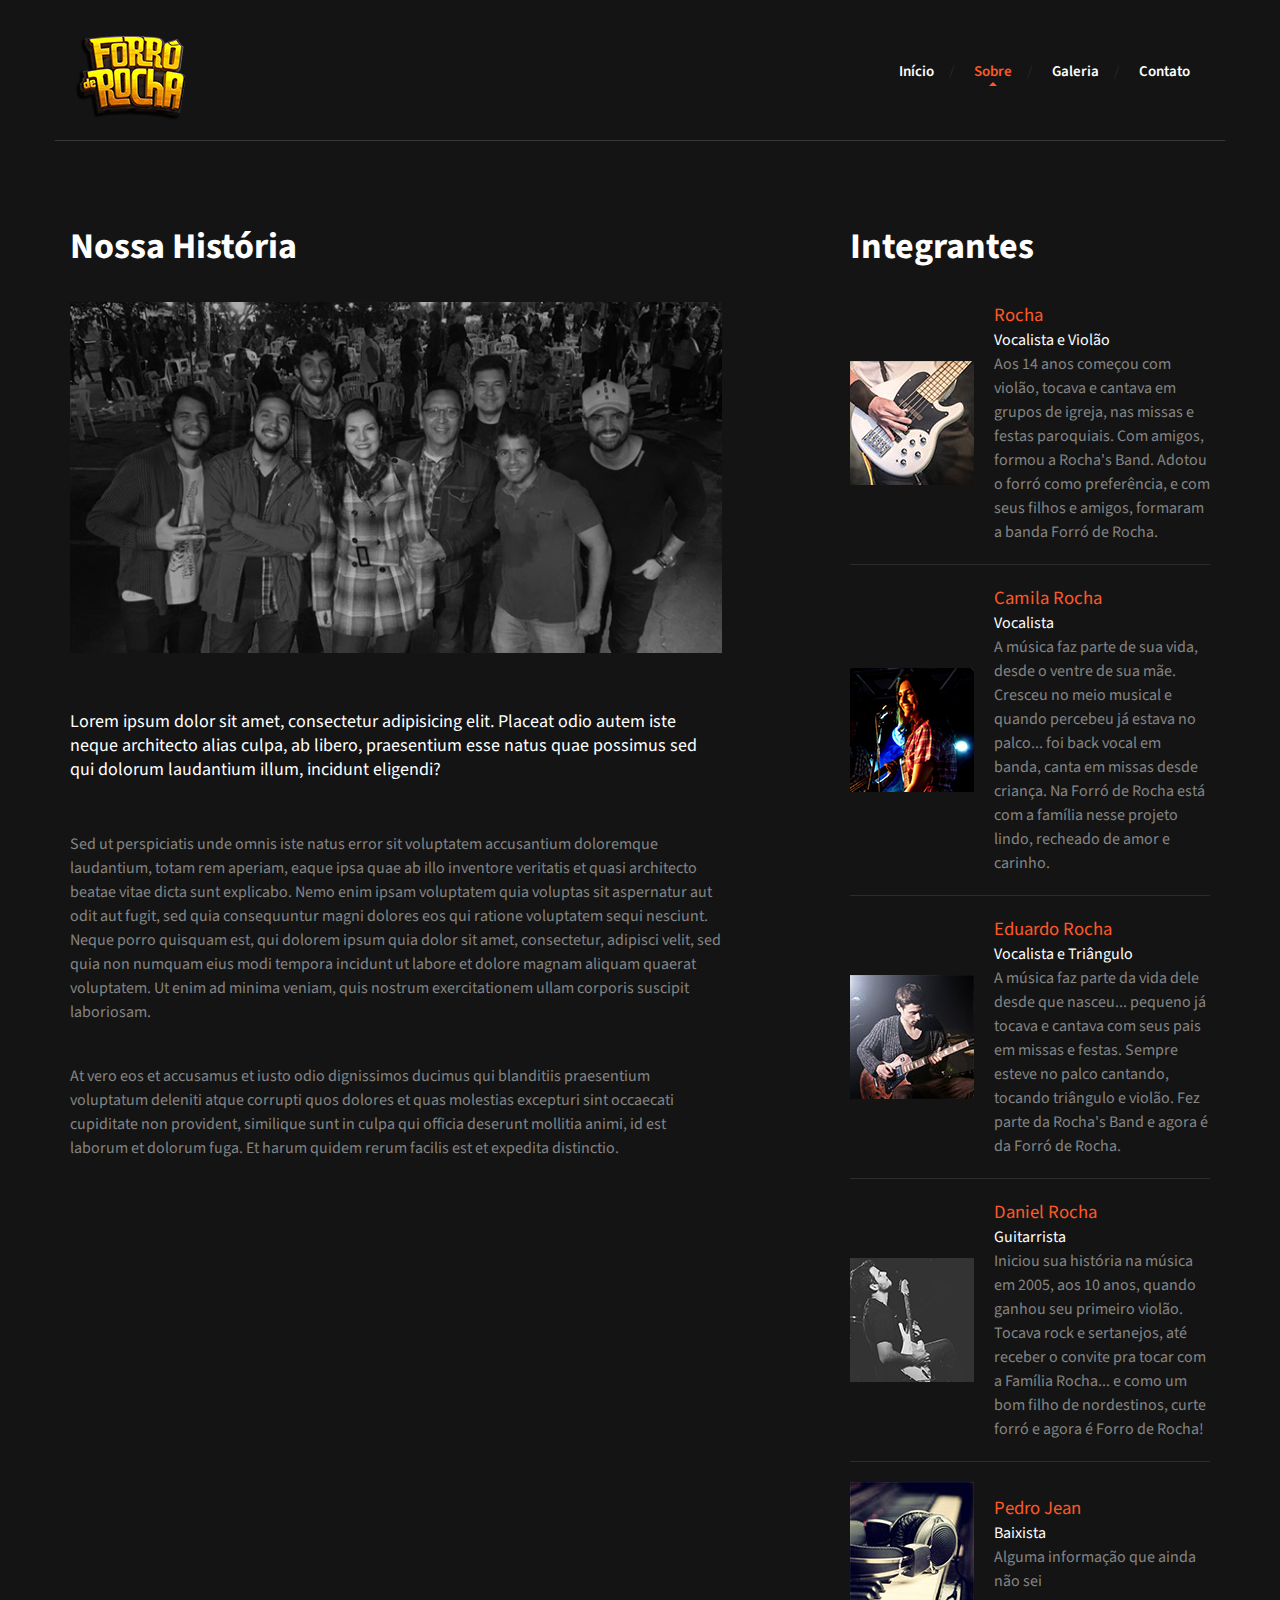
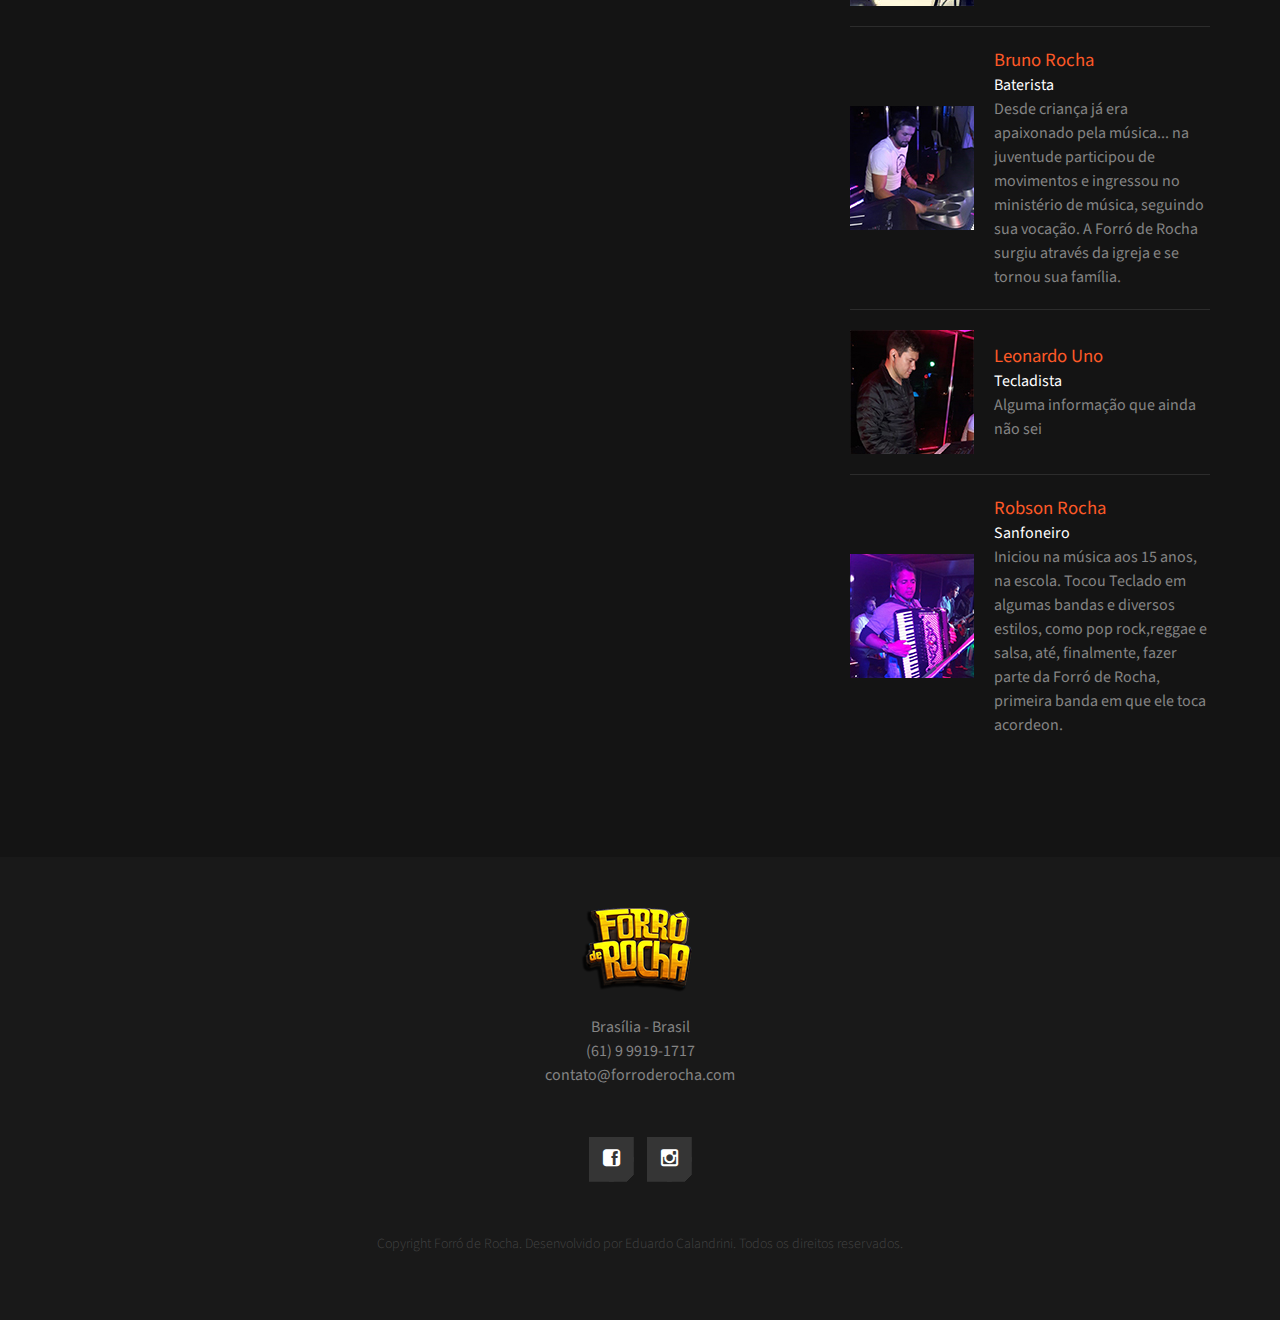
==== about.html @ 8a2d4710 "Corrige impessoalidade na biografia" ====
<!DOCTYPE html>
<html lang="pt">
<head>
    <meta charset="UTF-8">
    <meta http-equiv="X-UA-Compatible" content="IE=edge">
    <meta name="viewport" content="width=device-width, initial-scale=1.0,maximum-scale=1">

    <title>Sobre| Forró de Rocha</title>
    <link rel="shortcut icon" type="image/png" href="favicon.png"/>

    <!-- Loading third party fonts -->
    <link href="https://fonts.googleapis.com/css?family=Source+Sans+Pro:300,400,600,700,900" rel="stylesheet" type="text/css">
    <link href="fonts/font-awesome.min.css" rel="stylesheet" type="text/css">
    <!-- Loading main css file -->
    <link rel="stylesheet" href="style.css">

    <!--[if lt IE 9]>
    <script src="js/ie-support/html5.js"></script>
    <script src="js/ie-support/respond.js"></script>
    <![endif]-->

</head>

<body>

<div id="site-content">
    <header class="site-header">
        <div class="container">
            <a href="index.html" id="branding">
                <img src="dummy/logo.png" alt="Site Title">
            </a> <!-- #branding -->

            <nav class="main-navigation">
                <button type="button" class="toggle-menu"><i class="fa fa-bars"></i></button>
                <ul class="menu">
                    <li class="menu-item"><a href="index.html">Início</a></li>
                    <li class="menu-item current-menu-item"><a href="about.html">Sobre</a></li>
                    <li class="menu-item"><a href="gallery.html">Galeria</a></li>
                    <li class="menu-item"><a href="contact.html">Contato</a></li>
                </ul> <!-- .menu -->
            </nav> <!-- .main-navigation -->
            <div class="mobile-menu"></div>
        </div>
    </header> <!-- .site-header -->

    <main class="main-content">
        <div class="fullwidth-block inner-content">
            <div class="container">
                <div class="row">
                    <div class="col-md-7">
                        <div class="content">
                            <h2 class="entry-title">Nossa História</h2>
                            <figure class="featured-image">
                                <img src="dummy/post-image.jpg" alt="post image">
                            </figure>
                            <p class="leading">Lorem ipsum dolor sit amet, consectetur adipisicing elit. Placeat odio autem iste neque architecto alias culpa, ab libero, praesentium esse natus quae possimus sed qui dolorum laudantium illum, incidunt eligendi?</p>
                            <p>Sed ut perspiciatis unde omnis iste natus error sit voluptatem accusantium doloremque laudantium, totam rem aperiam, eaque ipsa quae ab illo inventore veritatis et quasi architecto beatae vitae dicta sunt explicabo. Nemo enim ipsam voluptatem quia voluptas sit aspernatur aut odit aut fugit, sed quia consequuntur magni dolores eos qui ratione voluptatem sequi nesciunt. Neque porro quisquam est, qui dolorem ipsum quia dolor sit amet, consectetur, adipisci velit, sed quia non numquam eius modi tempora incidunt ut labore et dolore magnam aliquam quaerat voluptatem. Ut enim ad minima veniam, quis nostrum exercitationem ullam corporis suscipit laboriosam.</p>

                            <p>At vero eos et accusamus et iusto odio dignissimos ducimus qui blanditiis praesentium voluptatum deleniti atque corrupti quos dolores et quas molestias excepturi sint occaecati cupiditate non provident, similique sunt in culpa qui officia deserunt mollitia animi, id est laborum et dolorum fuga. Et harum quidem rerum facilis est et expedita distinctio.</p>
                        </div>
                    </div>
                    <div class="col-md-4 col-md-push-1">
                        <aside class="sidebar">
                            <div class="widget">
                                <h3 class="widget-title">Integrantes</h3>
                                <ul class="discography-list">
                                    <li>
                                        <figure class="cover"><img src="dummy/thumbnail-1.jpg" alt="thumbnail 1"></figure>
                                        <div class="detail">
                                            <h3><a href="#">Rocha</a></h3>
                                            <span class="year">Vocalista e Violão</span>
                                            <span class="track">Aos 14 anos começou com violão, tocava e cantava em grupos de igreja, nas missas e festas paroquiais. Com amigos, formou a Rocha's Band. Adotou o forró como  preferência, e com seus filhos e amigos,  formaram a banda Forró de Rocha.</span>
                                        </div>
                                    </li>
                                    <li>
                                        <figure class="cover"><img src="dummy/thumbnail-2.jpg" alt="thumbnail 2"></figure>
                                        <div class="detail">
                                            <h3><a href="#">Camila Rocha</a></h3>
                                            <span class="year">Vocalista</span>
                                            <span class="track">A música faz parte de sua vida, desde o ventre de sua mãe. Cresceu no meio musical e quando percebeu já estava no palco... foi back vocal em banda, canta em missas desde criança. Na Forró de Rocha está com a família nesse projeto lindo, recheado de amor e carinho.</span>
                                        </div>
                                    </li>
                                    <li>
                                        <figure class="cover"><img src="dummy/thumbnail-3.jpg" alt="thumbnail 3"></figure>
                                        <div class="detail">
                                            <h3><a href="#">Eduardo Rocha</a></h3>
                                            <span class="year">Vocalista e Triângulo</span>
                                            <span class="track">A música faz parte da vida dele desde que nasceu... pequeno já tocava e cantava com seus pais em missas e festas. Sempre esteve no palco cantando, tocando triângulo e  violão. Fez parte da Rocha's Band e agora é  da Forró de Rocha.</span>
                                        </div>
                                    </li>
                                    <li>
                                        <figure class="cover"><img src="dummy/thumbnail-4.jpg" alt="thumbnail 4"></figure>
                                        <div class="detail">
                                            <h3><a href="#">Daniel Rocha</a></h3>
                                            <span class="year">Guitarrista</span>
                                            <span class="track">Iniciou sua história na música em 2005, aos 10 anos, quando ganhou seu primeiro violão. Tocava rock e sertanejos, até  receber o convite pra tocar com a Família Rocha... e como um bom filho de nordestinos, curte forró e agora é Forro de Rocha!</span>
                                        </div>
                                    </li>
                                    <li>
                                        <figure class="cover"><img src="dummy/thumbnail-5.jpg" alt="thumbnail 5"></figure>
                                        <div class="detail">
                                            <h3><a href="#">Pedro Jean</a></h3>
                                            <span class="year">Baixista</span>
                                            <span class="track">Alguma informação que ainda não sei</span>
                                        </div>
                                    </li>
                                    <li>
                                        <figure class="cover"><img src="dummy/thumbnail-6.jpg" alt="thumbnail 6"></figure>
                                        <div class="detail">
                                            <h3><a href="#">Bruno Rocha</a></h3>
                                            <span class="year">Baterista</span>
                                            <span class="track">Desde criança já era apaixonado pela música...  na juventude participou de movimentos e ingressou no ministério de música, seguindo sua vocação. A Forró de Rocha surgiu através da igreja e se tornou sua família.</span>
                                        </div>
                                    </li>
                                    <li>
                                        <figure class="cover"><img src="dummy/thumbnail-7.jpg" alt="thumbnail 7"></figure>
                                        <div class="detail">
                                            <h3><a href="#">Leonardo Uno</a></h3>
                                            <span class="year">Tecladista</span>
                                            <span class="track">Alguma informação que ainda não sei</span>
                                        </div>
                                    </li>
                                    <li>
                                        <figure class="cover"><img src="dummy/thumbnail-8.jpg" alt="thumbnail 8"></figure>
                                        <div class="detail">
                                            <h3><a href="#">Robson Rocha</a></h3>
                                            <span class="year">Sanfoneiro</span>
                                            <span class="track">Iniciou na música aos 15 anos, na escola. Tocou Teclado em algumas bandas e diversos estilos, como pop rock,reggae e salsa, até, finalmente, fazer parte da Forró de Rocha, primeira banda em que ele toca acordeon.</span>
                                        </div>
                                    </li>
                                </ul>
                            </div>
                        </aside>
                    </div>
                </div>
            </div>
        </div> <!-- .testimonial-section -->


    </main> <!-- .main-content -->

    <footer class="site-footer">
        <div class="container">
            <img src="dummy/logo.png" alt="Site Name">

            <address>
                <p>Brasília - Brasil<br><a href="tel:+5561999191717">(61) 9 9919-1717</a> <br> <a href="mailto:contato@forroderocha.com">contato@forroderocha.com</a></p>
            </address>

            <div class="social-links">
                <a href="https://www.facebook.com/forroderocha/" target="_blank"><i class="fa fa-facebook-square"></i></a>
                <a href="https://www.instagram.com/forroderocha/" target="_blank"><i class="fa fa-instagram"></i></a>
            </div> <!-- .social-links -->

            <p class="copy">Copyright Forró de Rocha. Desenvolvido por Eduardo Calandrini. Todos os direitos reservados.</p>
        </div>
    </footer> <!-- .site-footer -->

</div> <!-- #site-content -->

<script src="js/jquery-1.11.1.min.js"></script>
<script src="js/plugins.js"></script>
<script src="js/app.js"></script>

</body>

</html>
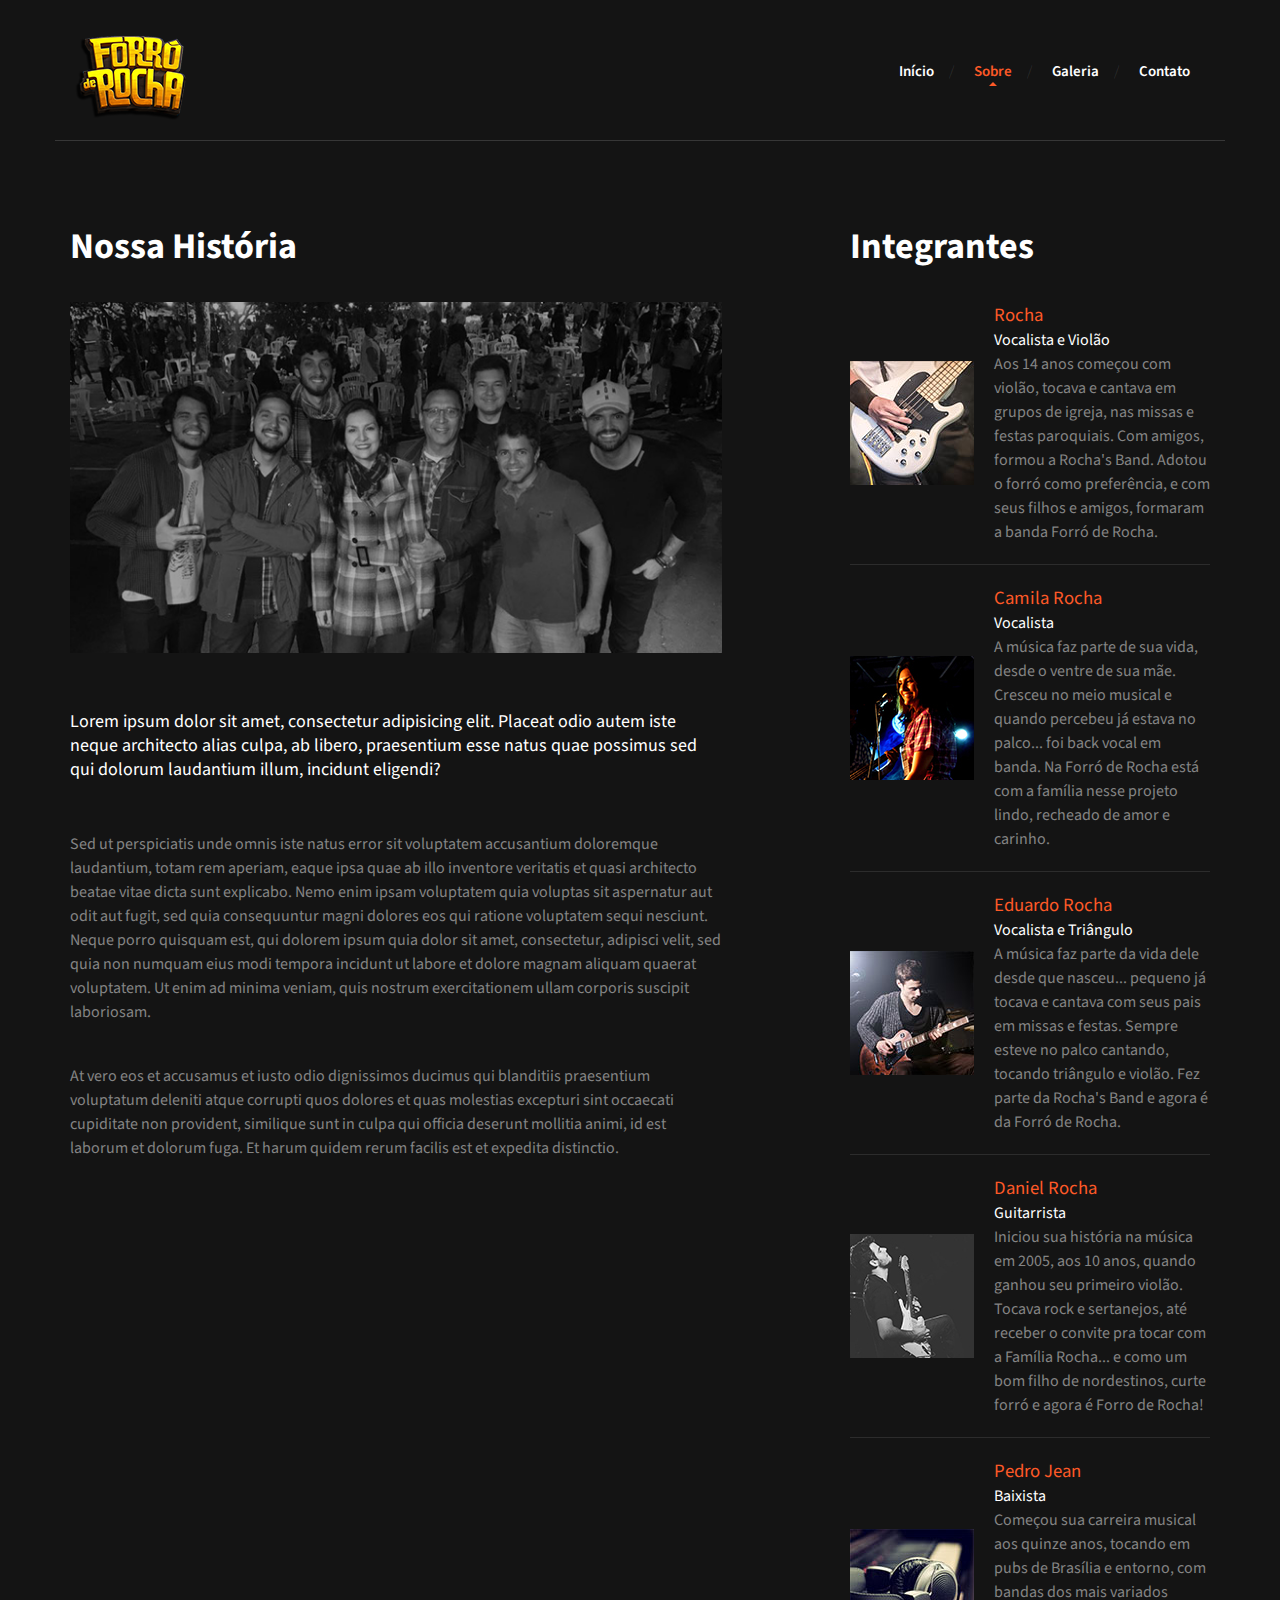
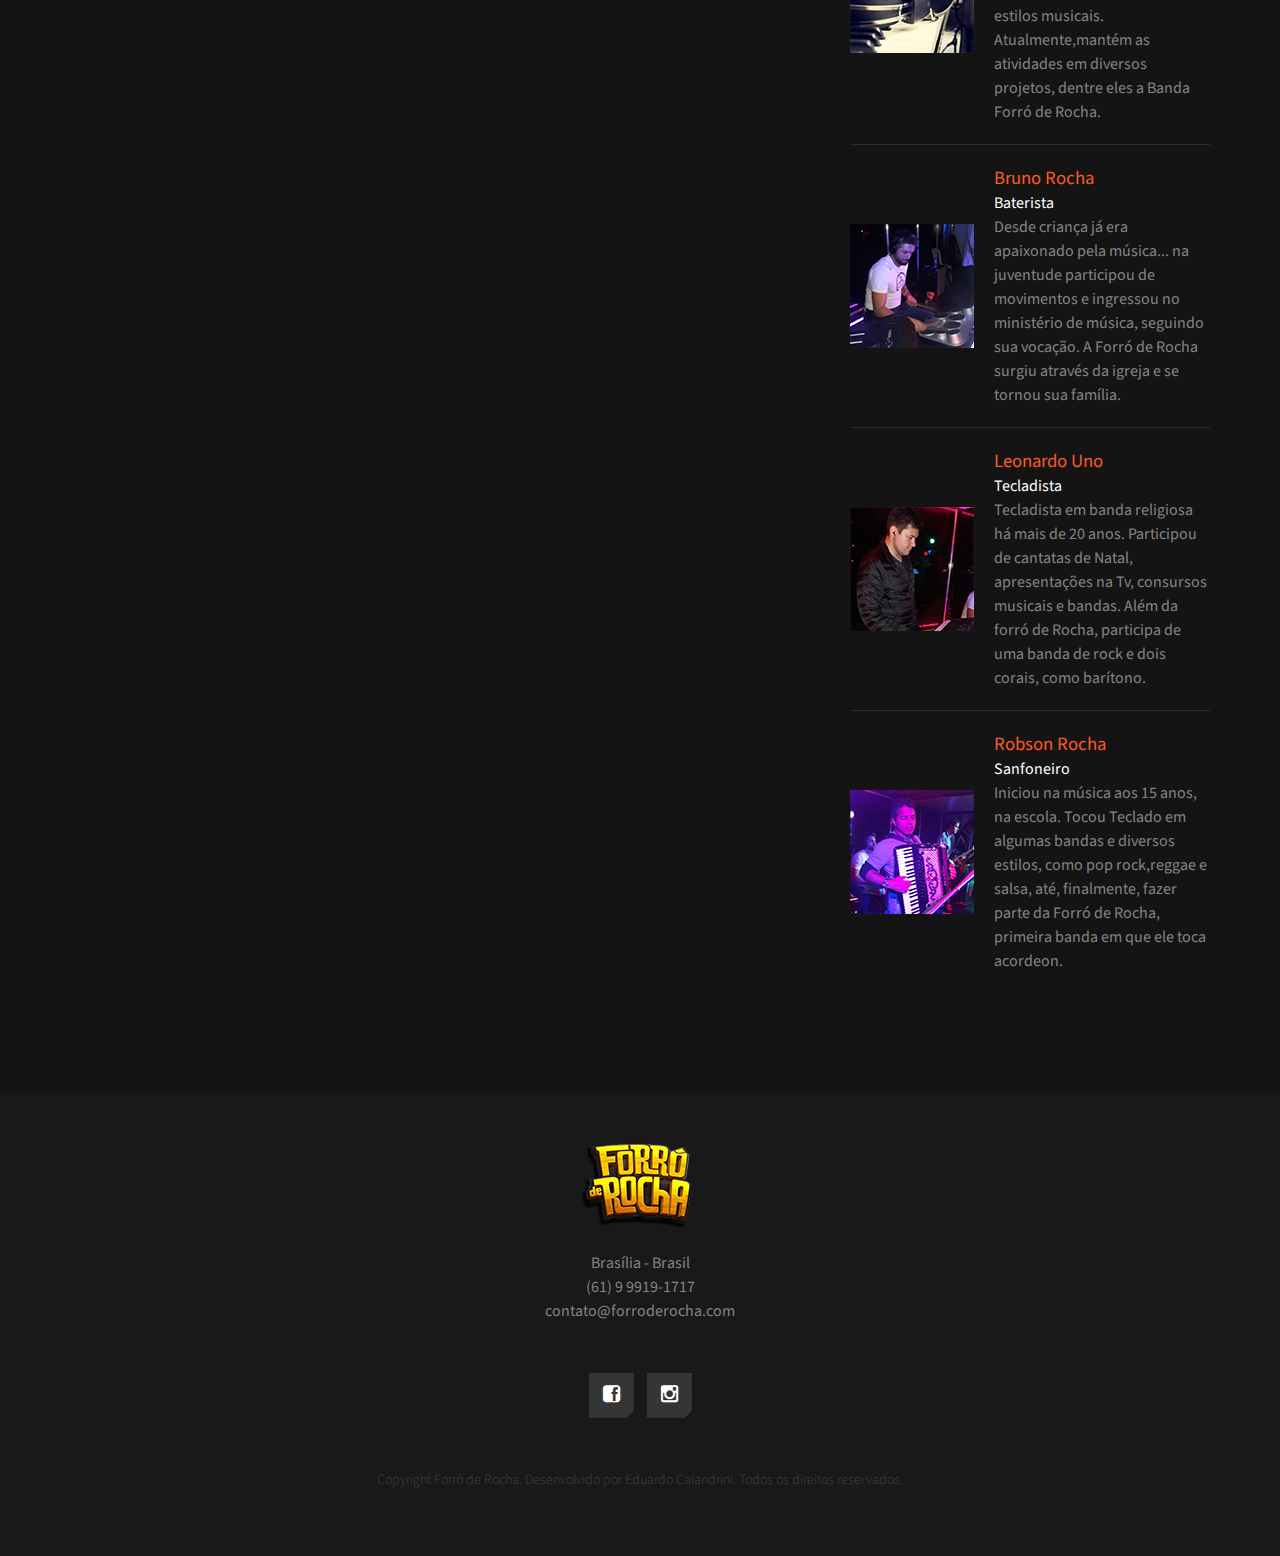
==== commit b586ad8c: "Adicionando Biografia" ====
--- a/about.html
+++ b/about.html
@@ -77,7 +77,7 @@
                                         <div class="detail">
                                             <h3><a href="#">Camila Rocha</a></h3>
                                             <span class="year">Vocalista</span>
-                                            <span class="track">A música faz parte de sua vida, desde o ventre de sua mãe. Cresceu no meio musical e quando percebeu já estava no palco... foi back vocal em banda, canta em missas desde criança. Na Forró de Rocha está com a família nesse projeto lindo, recheado de amor e carinho.</span>
+                                            <span class="track">A música faz parte de sua vida, desde o ventre de sua mãe. Cresceu no meio musical e quando percebeu já estava no palco... foi back vocal em banda. Na Forró de Rocha está com a família nesse projeto lindo, recheado de amor e carinho.</span>
                                         </div>
                                     </li>
                                     <li>
@@ -101,7 +101,7 @@
                                         <div class="detail">
                                             <h3><a href="#">Pedro Jean</a></h3>
                                             <span class="year">Baixista</span>
-                                            <span class="track">Alguma informação que ainda não sei</span>
+                                            <span class="track">Começou sua carreira musical aos quinze anos, tocando em pubs de Brasília e entorno, com bandas dos mais variados estilos musicais. Atualmente,mantém as atividades em diversos projetos, dentre eles a Banda Forró de Rocha.</span>
                                         </div>
                                     </li>
                                     <li>
@@ -117,7 +117,7 @@
                                         <div class="detail">
                                             <h3><a href="#">Leonardo Uno</a></h3>
                                             <span class="year">Tecladista</span>
-                                            <span class="track">Alguma informação que ainda não sei</span>
+                                            <span class="track">Tecladista em banda religiosa há mais de 20 anos. Participou de  cantatas de Natal, apresentações na Tv, consursos musicais e bandas. Além da forró de Rocha, participa de uma banda de rock e dois corais, como barítono.</span>
                                         </div>
                                     </li>
                                     <li>
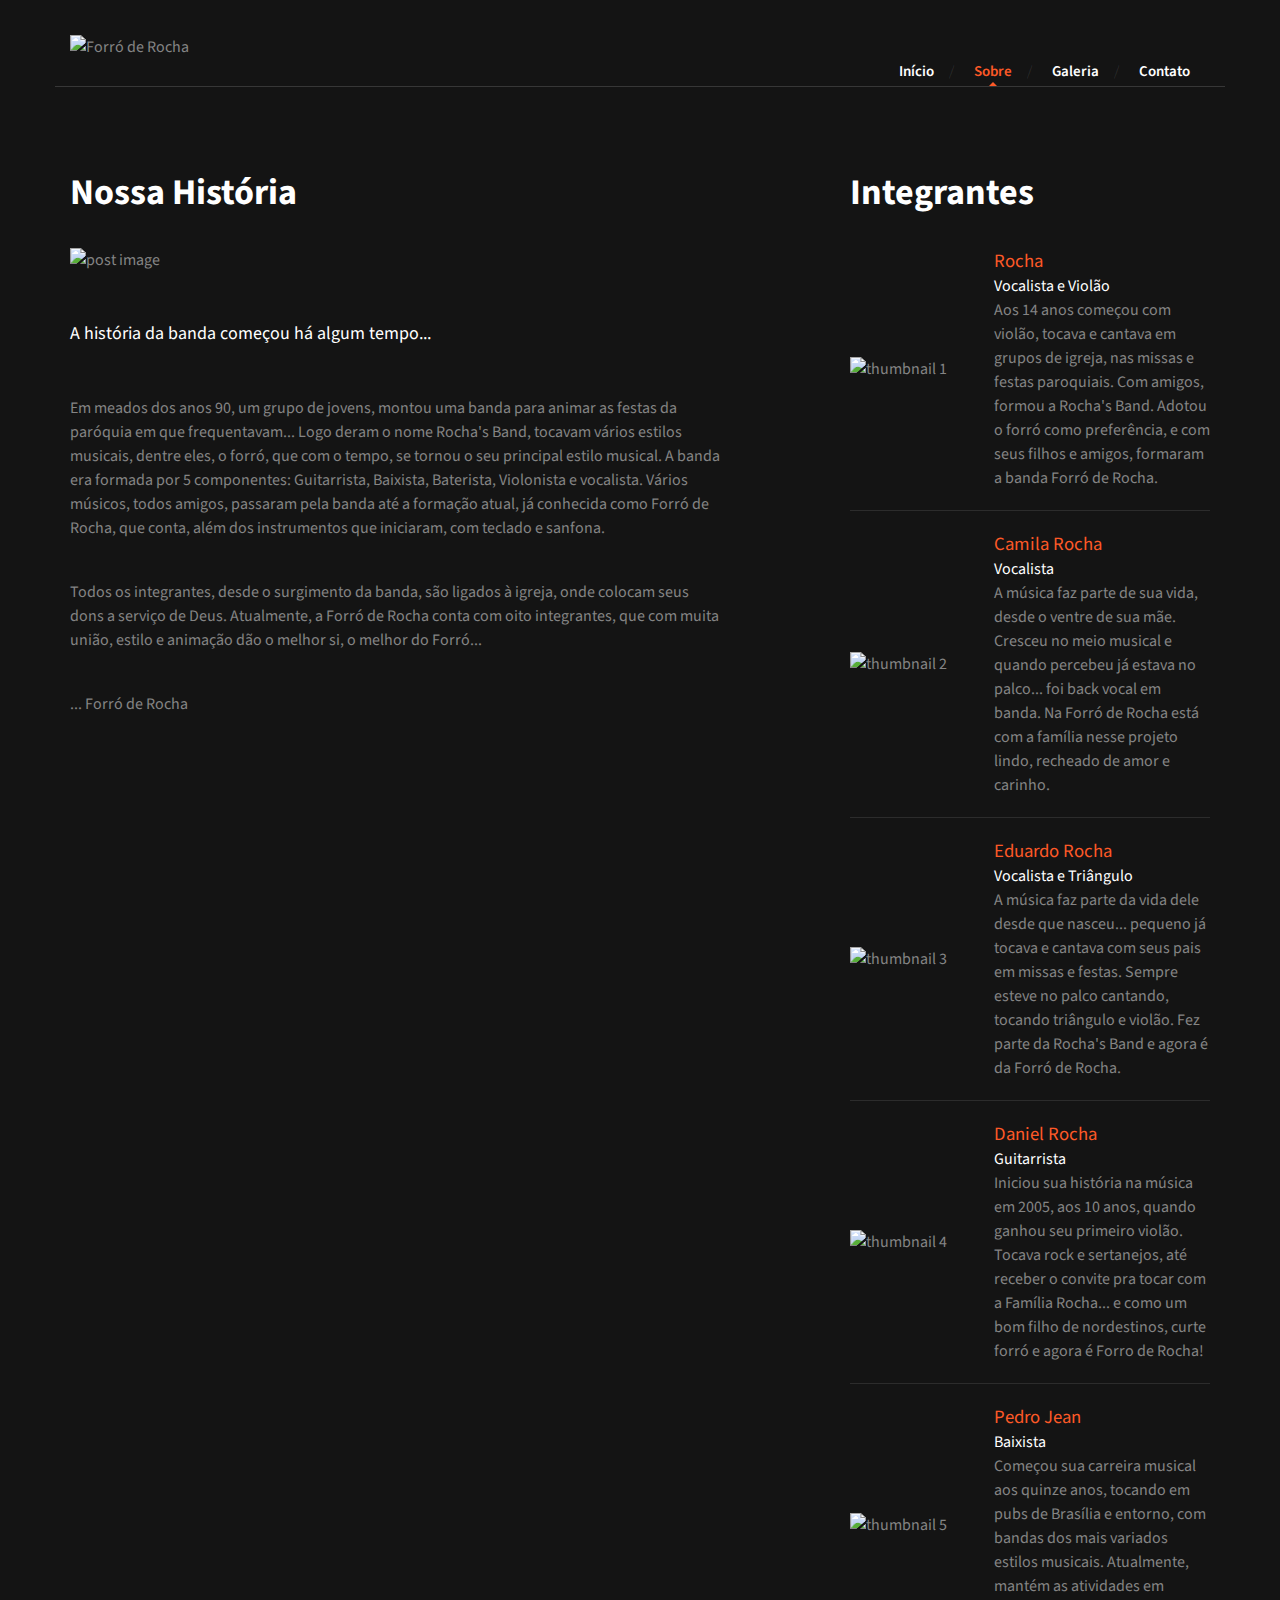
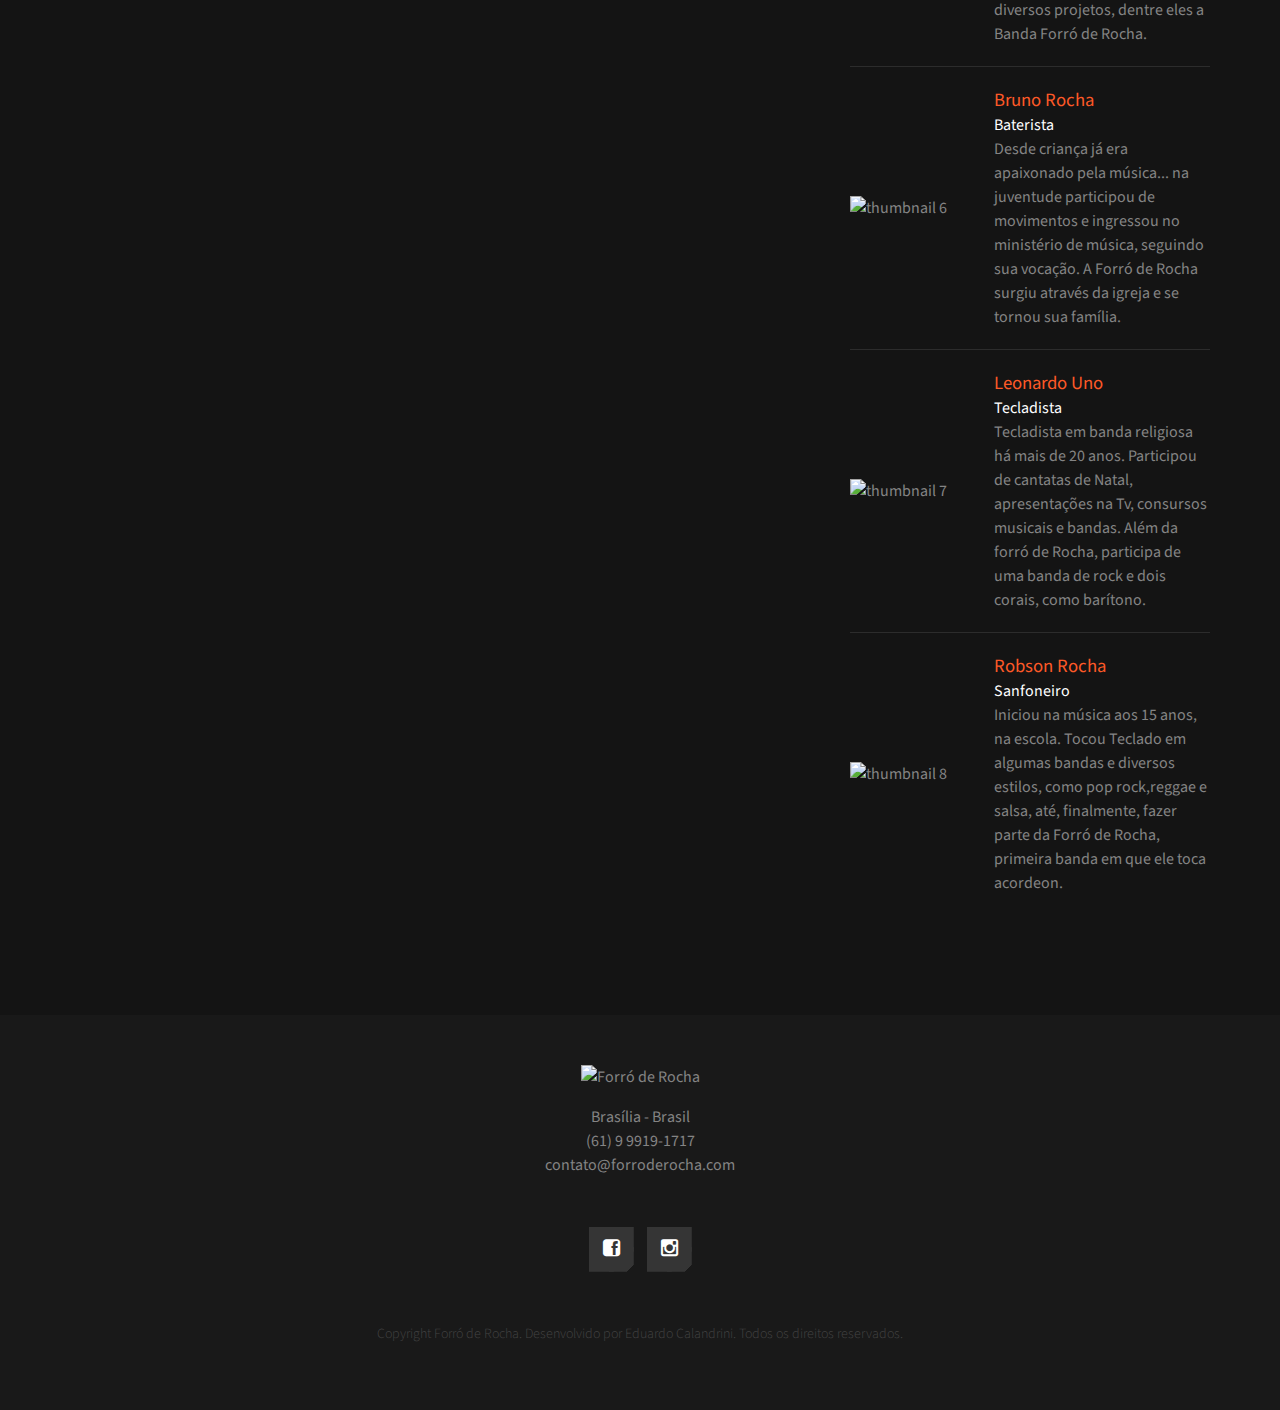
==== commit 6050f584: "Muitas Mudanças" ====
--- a/about.html
+++ b/about.html
@@ -1,11 +1,21 @@
 <!DOCTYPE html>
 <html lang="pt">
 <head>
+    <!-- Global site tag (gtag.js) - Google Analytics -->
+    <script async src="https://www.googletagmanager.com/gtag/js?id=UA-76503004-5"></script>
+    <script>
+        window.dataLayer = window.dataLayer || [];
+        function gtag(){dataLayer.push(arguments);}
+        gtag('js', new Date());
+
+        gtag('config', 'UA-76503004-5');
+    </script>
+
     <meta charset="UTF-8">
     <meta http-equiv="X-UA-Compatible" content="IE=edge">
     <meta name="viewport" content="width=device-width, initial-scale=1.0,maximum-scale=1">
 
-    <title>Sobre| Forró de Rocha</title>
+    <title>Sobre | Forró de Rocha</title>
     <link rel="shortcut icon" type="image/png" href="favicon.png"/>
 
     <!-- Loading third party fonts -->
@@ -27,7 +37,7 @@
     <header class="site-header">
         <div class="container">
             <a href="index.html" id="branding">
-                <img src="dummy/logo.png" alt="Site Title">
+                <img width="128px" src="https://firebasestorage.googleapis.com/v0/b/forro-de-rocha.appspot.com/o/WEB%2Flogo_header.png?alt=media&token=2b2c912f-73ec-404b-ae53-27e723849c58" alt="Forró de Rocha">
             </a> <!-- #branding -->
 
             <nav class="main-navigation">
@@ -51,12 +61,14 @@
                         <div class="content">
                             <h2 class="entry-title">Nossa História</h2>
                             <figure class="featured-image">
-                                <img src="dummy/post-image.jpg" alt="post image">
+                                <img src="https://firebasestorage.googleapis.com/v0/b/forro-de-rocha.appspot.com/o/WEB%2Fabout%2Fbanda.jpg?alt=media&token=d99c6360-1a0a-41d6-b92d-5a5d67d8d047" alt="post image">
                             </figure>
-                            <p class="leading">Lorem ipsum dolor sit amet, consectetur adipisicing elit. Placeat odio autem iste neque architecto alias culpa, ab libero, praesentium esse natus quae possimus sed qui dolorum laudantium illum, incidunt eligendi?</p>
-                            <p>Sed ut perspiciatis unde omnis iste natus error sit voluptatem accusantium doloremque laudantium, totam rem aperiam, eaque ipsa quae ab illo inventore veritatis et quasi architecto beatae vitae dicta sunt explicabo. Nemo enim ipsam voluptatem quia voluptas sit aspernatur aut odit aut fugit, sed quia consequuntur magni dolores eos qui ratione voluptatem sequi nesciunt. Neque porro quisquam est, qui dolorem ipsum quia dolor sit amet, consectetur, adipisci velit, sed quia non numquam eius modi tempora incidunt ut labore et dolore magnam aliquam quaerat voluptatem. Ut enim ad minima veniam, quis nostrum exercitationem ullam corporis suscipit laboriosam.</p>
+                            <p class="leading">A história da banda começou há algum tempo...</p>
+                            <p>Em meados dos anos 90, um grupo de jovens, montou uma banda para animar as festas da paróquia em que frequentavam...  Logo deram o nome Rocha's Band, tocavam vários estilos musicais, dentre eles, o forró, que com o tempo,  se tornou o seu principal estilo musical. A  banda era formada por 5 componentes: Guitarrista,  Baixista,  Baterista, Violonista e vocalista. Vários músicos, todos amigos, passaram pela banda até a formação atual, já conhecida como Forró de Rocha, que conta, além dos instrumentos que iniciaram, com teclado e sanfona. </p>
 
-                            <p>At vero eos et accusamus et iusto odio dignissimos ducimus qui blanditiis praesentium voluptatum deleniti atque corrupti quos dolores et quas molestias excepturi sint occaecati cupiditate non provident, similique sunt in culpa qui officia deserunt mollitia animi, id est laborum et dolorum fuga. Et harum quidem rerum facilis est et expedita distinctio.</p>
+                            <p>Todos os integrantes, desde o surgimento da banda, são ligados à igreja, onde colocam seus dons a serviço de Deus. Atualmente, a Forró de Rocha conta com oito integrantes, que com muita união, estilo e animação dão o melhor si, o melhor do Forró...</p>
+
+                            <p>... Forró de Rocha</p>
                         </div>
                     </div>
                     <div class="col-md-4 col-md-push-1">
@@ -65,7 +77,7 @@
                                 <h3 class="widget-title">Integrantes</h3>
                                 <ul class="discography-list">
                                     <li>
-                                        <figure class="cover"><img src="dummy/thumbnail-1.jpg" alt="thumbnail 1"></figure>
+                                        <figure class="cover"><img src="https://firebasestorage.googleapis.com/v0/b/forro-de-rocha.appspot.com/o/WEB%2Fabout%2Frocha.jpg?alt=media&token=05459183-80d9-492e-9b47-2b84f71997f6" alt="thumbnail 1"></figure>
                                         <div class="detail">
                                             <h3><a href="#">Rocha</a></h3>
                                             <span class="year">Vocalista e Violão</span>
@@ -73,7 +85,7 @@
                                         </div>
                                     </li>
                                     <li>
-                                        <figure class="cover"><img src="dummy/thumbnail-2.jpg" alt="thumbnail 2"></figure>
+                                        <figure class="cover"><img src="https://firebasestorage.googleapis.com/v0/b/forro-de-rocha.appspot.com/o/WEB%2Fabout%2FCamila.jpg?alt=media&token=ef2e9f47-1457-4548-9483-5562532790f4" alt="thumbnail 2"></figure>
                                         <div class="detail">
                                             <h3><a href="#">Camila Rocha</a></h3>
                                             <span class="year">Vocalista</span>
@@ -81,7 +93,7 @@
                                         </div>
                                     </li>
                                     <li>
-                                        <figure class="cover"><img src="dummy/thumbnail-3.jpg" alt="thumbnail 3"></figure>
+                                        <figure class="cover"><img src="https://firebasestorage.googleapis.com/v0/b/forro-de-rocha.appspot.com/o/WEB%2Fabout%2FEduardo.jpg?alt=media&token=dc38fd1d-6ec4-426e-96ad-ee420a5da468" alt="thumbnail 3"></figure>
                                         <div class="detail">
                                             <h3><a href="#">Eduardo Rocha</a></h3>
                                             <span class="year">Vocalista e Triângulo</span>
@@ -89,7 +101,7 @@
                                         </div>
                                     </li>
                                     <li>
-                                        <figure class="cover"><img src="dummy/thumbnail-4.jpg" alt="thumbnail 4"></figure>
+                                        <figure class="cover"><img src="https://firebasestorage.googleapis.com/v0/b/forro-de-rocha.appspot.com/o/WEB%2Fabout%2FDaniel.jpg?alt=media&token=e3bcc2b3-3ce6-4ae8-a6c4-794169cd2b42" alt="thumbnail 4"></figure>
                                         <div class="detail">
                                             <h3><a href="#">Daniel Rocha</a></h3>
                                             <span class="year">Guitarrista</span>
@@ -97,15 +109,15 @@
                                         </div>
                                     </li>
                                     <li>
-                                        <figure class="cover"><img src="dummy/thumbnail-5.jpg" alt="thumbnail 5"></figure>
+                                        <figure class="cover"><img src="https://firebasestorage.googleapis.com/v0/b/forro-de-rocha.appspot.com/o/WEB%2Fabout%2Fpedro.jpg?alt=media&token=397ad935-2432-473a-af17-c93e355190d4" alt="thumbnail 5"></figure>
                                         <div class="detail">
                                             <h3><a href="#">Pedro Jean</a></h3>
                                             <span class="year">Baixista</span>
-                                            <span class="track">Começou sua carreira musical aos quinze anos, tocando em pubs de Brasília e entorno, com bandas dos mais variados estilos musicais. Atualmente,mantém as atividades em diversos projetos, dentre eles a Banda Forró de Rocha.</span>
+                                            <span class="track">Começou sua carreira musical aos quinze anos, tocando em pubs de Brasília e entorno, com bandas dos mais variados estilos musicais. Atualmente, mantém as atividades em diversos projetos, dentre eles a Banda Forró de Rocha.</span>
                                         </div>
                                     </li>
                                     <li>
-                                        <figure class="cover"><img src="dummy/thumbnail-6.jpg" alt="thumbnail 6"></figure>
+                                        <figure class="cover"><img src="https://firebasestorage.googleapis.com/v0/b/forro-de-rocha.appspot.com/o/WEB%2Fabout%2Fbruno.jpg?alt=media&token=17a0ef8b-d336-49b0-9a8b-6d100cf9199c" alt="thumbnail 6"></figure>
                                         <div class="detail">
                                             <h3><a href="#">Bruno Rocha</a></h3>
                                             <span class="year">Baterista</span>
@@ -113,7 +125,7 @@
                                         </div>
                                     </li>
                                     <li>
-                                        <figure class="cover"><img src="dummy/thumbnail-7.jpg" alt="thumbnail 7"></figure>
+                                        <figure class="cover"><img src="https://firebasestorage.googleapis.com/v0/b/forro-de-rocha.appspot.com/o/WEB%2Fabout%2Fleo.jpg?alt=media&token=abc0077d-4e3e-4b15-ba9b-ba1622dfd70c" alt="thumbnail 7"></figure>
                                         <div class="detail">
                                             <h3><a href="#">Leonardo Uno</a></h3>
                                             <span class="year">Tecladista</span>
@@ -121,7 +133,7 @@
                                         </div>
                                     </li>
                                     <li>
-                                        <figure class="cover"><img src="dummy/thumbnail-8.jpg" alt="thumbnail 8"></figure>
+                                        <figure class="cover"><img src="https://firebasestorage.googleapis.com/v0/b/forro-de-rocha.appspot.com/o/WEB%2Fabout%2Frobson.jpg?alt=media&token=99ccfeb2-5898-4c74-b8c7-25d2771816e5" alt="thumbnail 8"></figure>
                                         <div class="detail">
                                             <h3><a href="#">Robson Rocha</a></h3>
                                             <span class="year">Sanfoneiro</span>
@@ -141,7 +153,7 @@
 
     <footer class="site-footer">
         <div class="container">
-            <img src="dummy/logo.png" alt="Site Name">
+            <img width="128px" src="https://firebasestorage.googleapis.com/v0/b/forro-de-rocha.appspot.com/o/WEB%2Flogo_footer.png?alt=media&token=4f7765e5-4f25-405e-a2c6-c43f9a5730ea" alt="Forró de Rocha">
 
             <address>
                 <p>Brasília - Brasil<br><a href="tel:+5561999191717">(61) 9 9919-1717</a> <br> <a href="mailto:contato@forroderocha.com">contato@forroderocha.com</a></p>
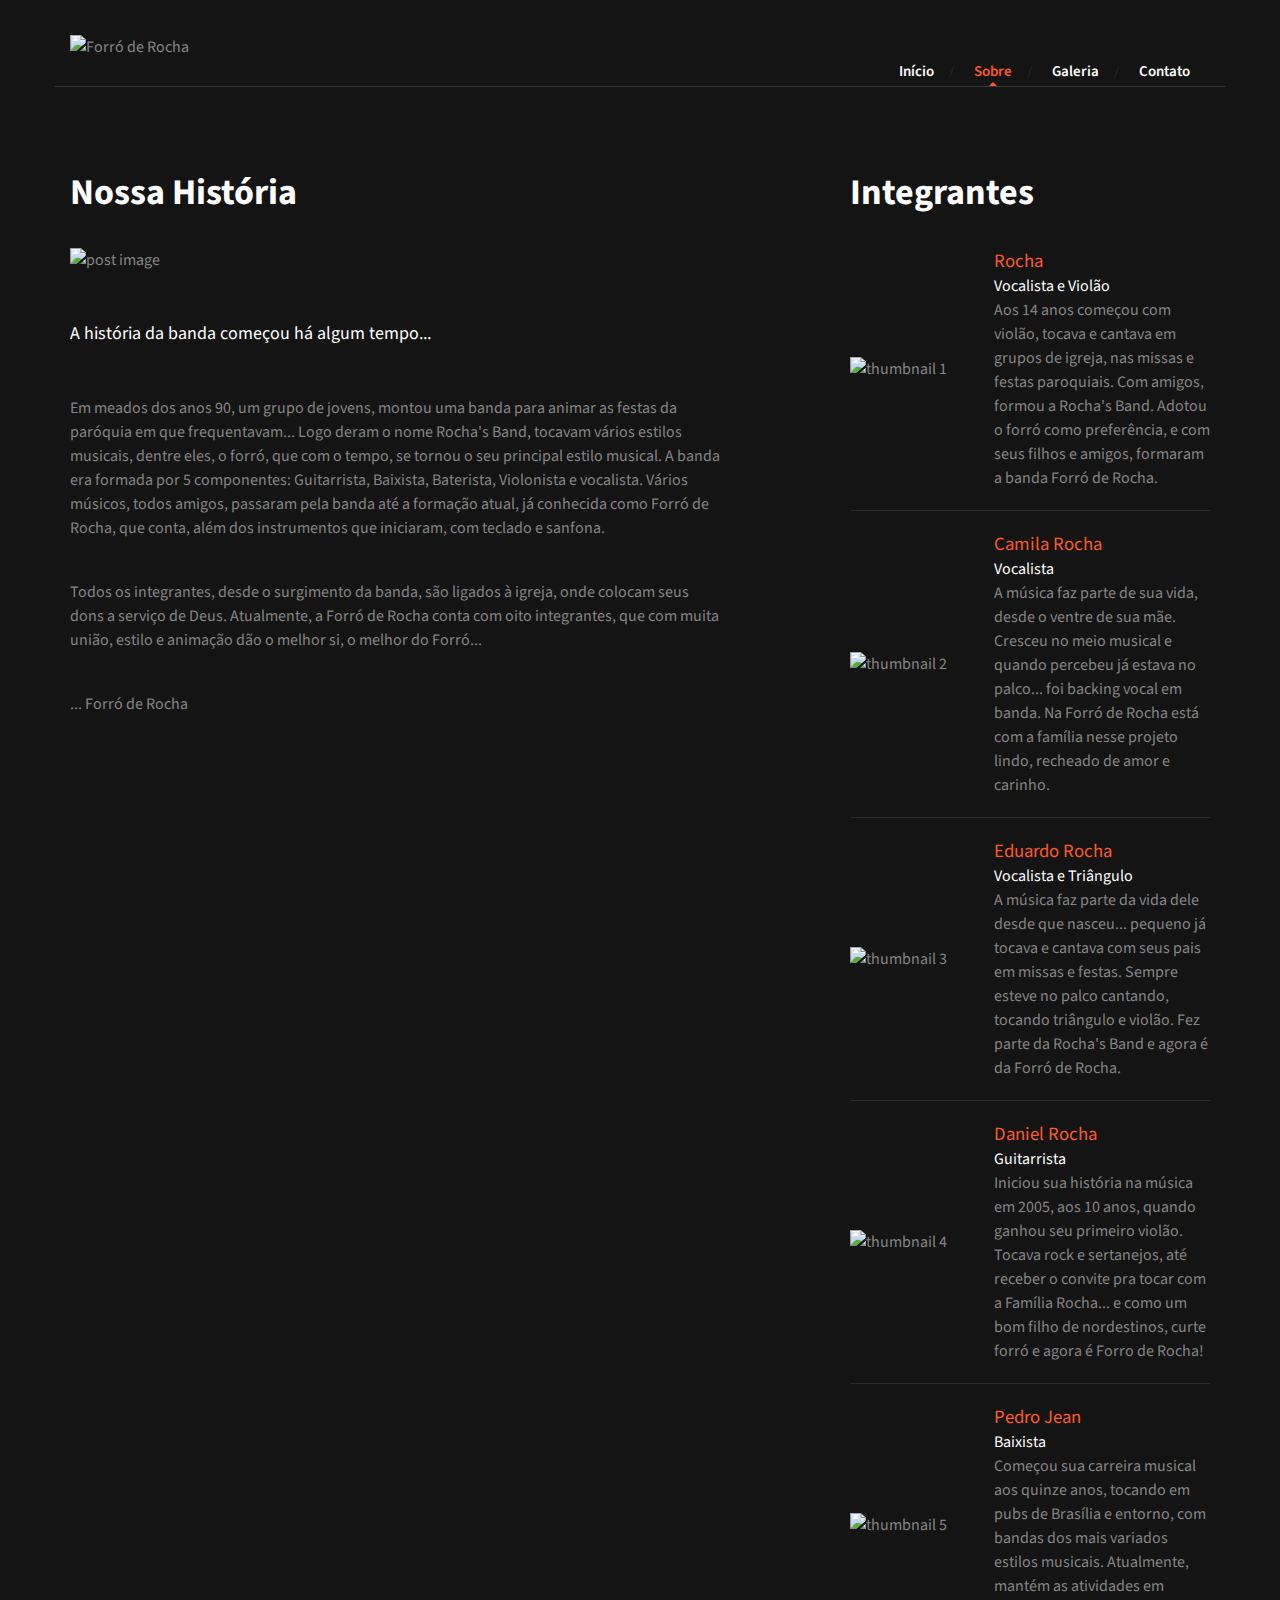
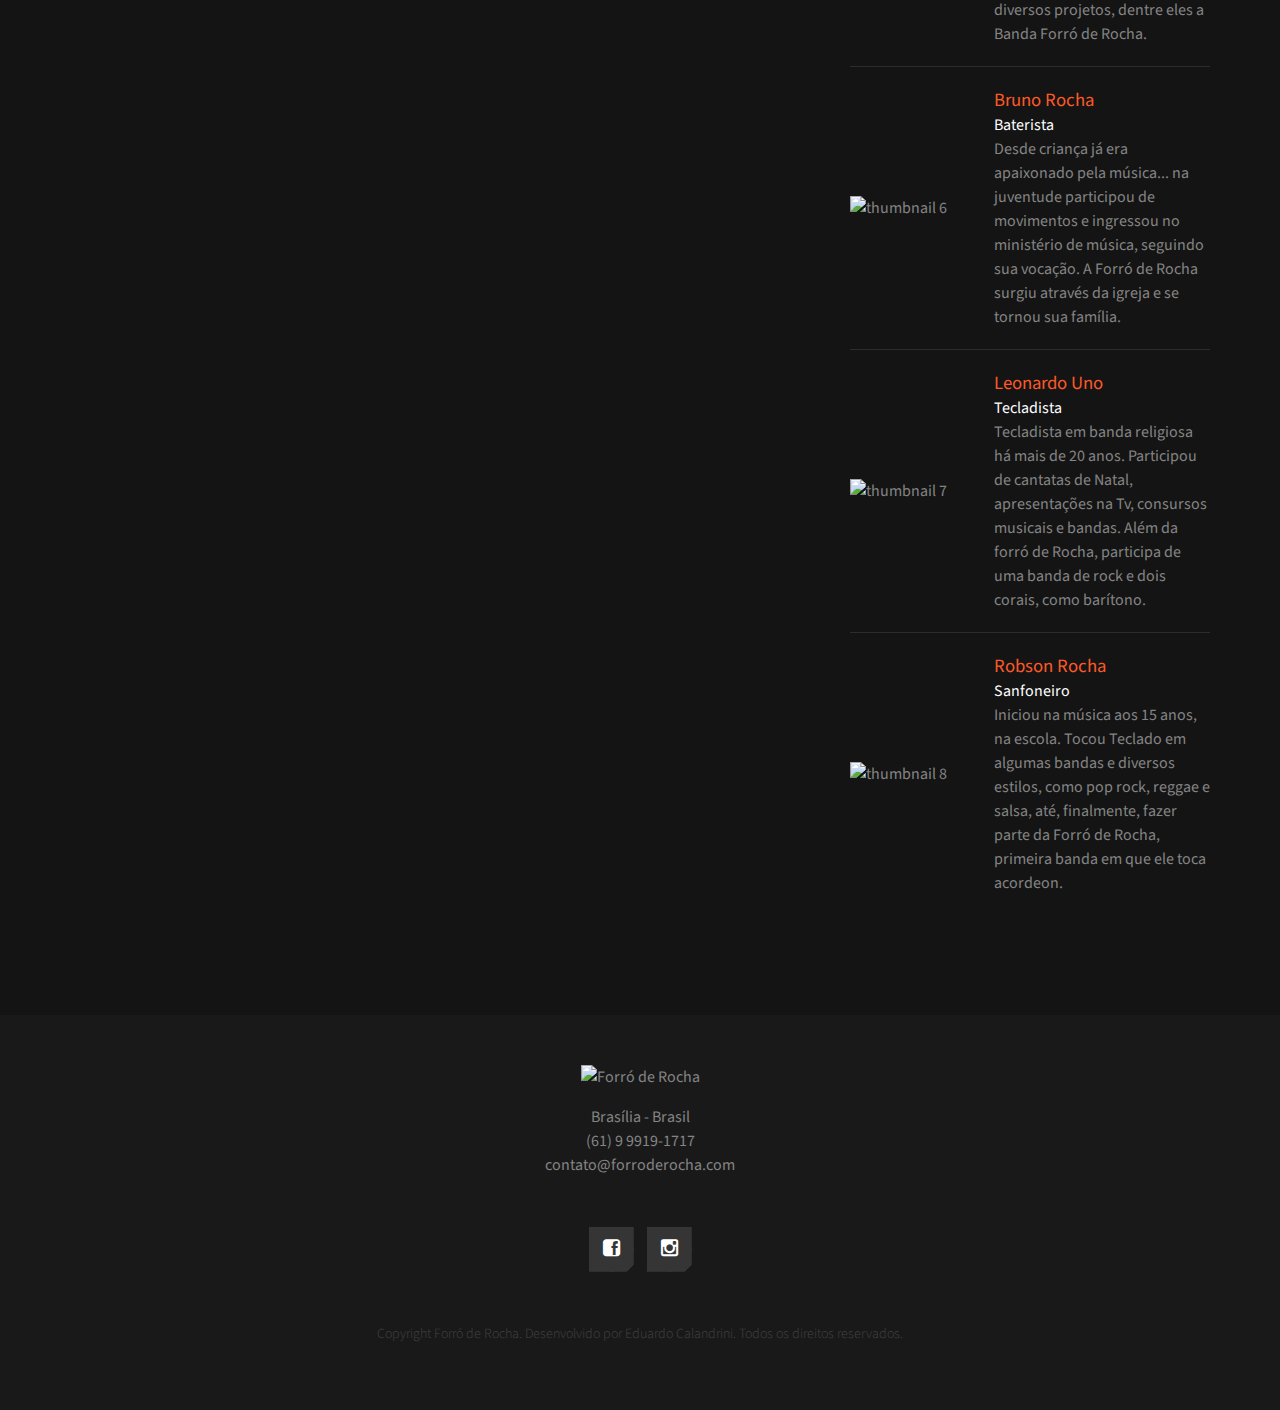
==== commit 7f050801: "Arrumando portugues" ====
--- a/about.html
+++ b/about.html
@@ -89,7 +89,7 @@
                                         <div class="detail">
                                             <h3><a href="#">Camila Rocha</a></h3>
                                             <span class="year">Vocalista</span>
-                                            <span class="track">A música faz parte de sua vida, desde o ventre de sua mãe. Cresceu no meio musical e quando percebeu já estava no palco... foi back vocal em banda. Na Forró de Rocha está com a família nesse projeto lindo, recheado de amor e carinho.</span>
+                                            <span class="track">A música faz parte de sua vida, desde o ventre de sua mãe. Cresceu no meio musical e quando percebeu já estava no palco... foi backing vocal em banda. Na Forró de Rocha está com a família nesse projeto lindo, recheado de amor e carinho.</span>
                                         </div>
                                     </li>
                                     <li>
@@ -137,7 +137,7 @@
                                         <div class="detail">
                                             <h3><a href="#">Robson Rocha</a></h3>
                                             <span class="year">Sanfoneiro</span>
-                                            <span class="track">Iniciou na música aos 15 anos, na escola. Tocou Teclado em algumas bandas e diversos estilos, como pop rock,reggae e salsa, até, finalmente, fazer parte da Forró de Rocha, primeira banda em que ele toca acordeon.</span>
+                                            <span class="track">Iniciou na música aos 15 anos, na escola. Tocou Teclado em algumas bandas e diversos estilos, como pop rock, reggae e salsa, até, finalmente, fazer parte da Forró de Rocha, primeira banda em que ele toca acordeon.</span>
                                         </div>
                                     </li>
                                 </ul>
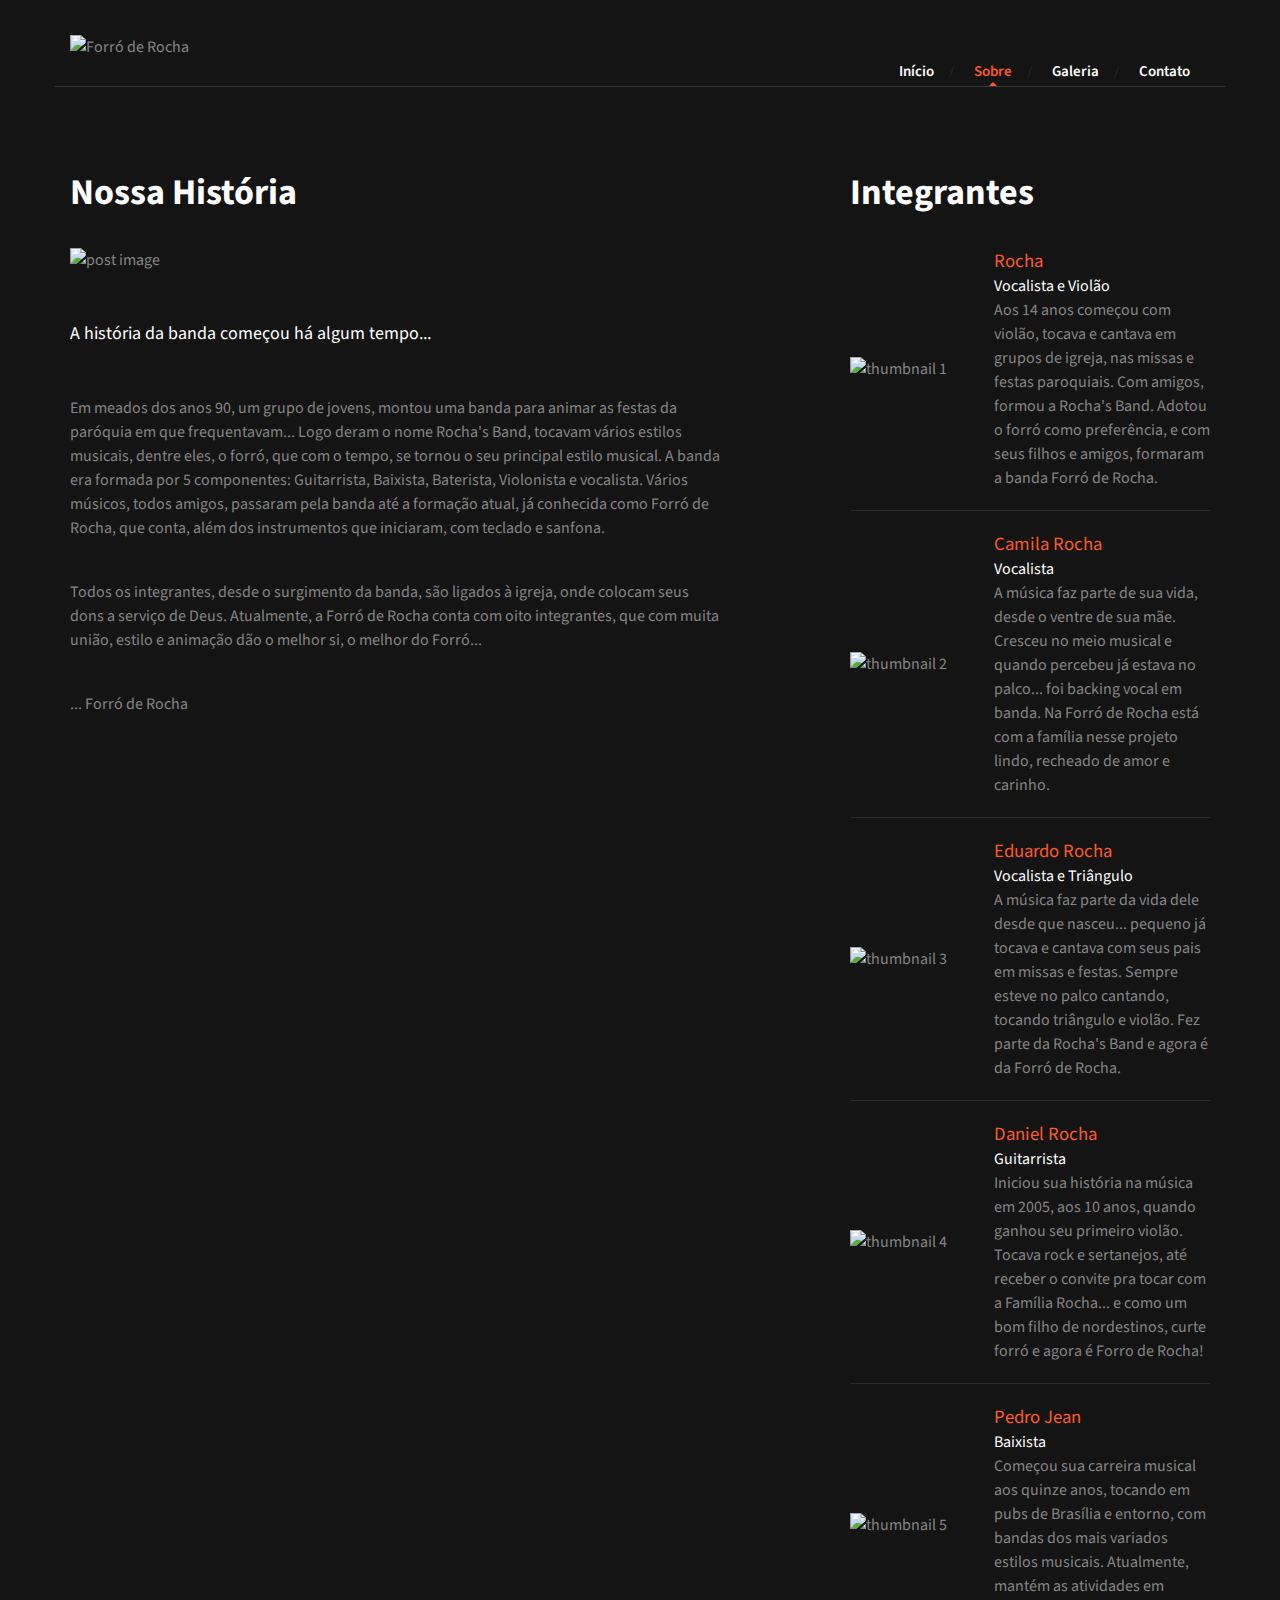
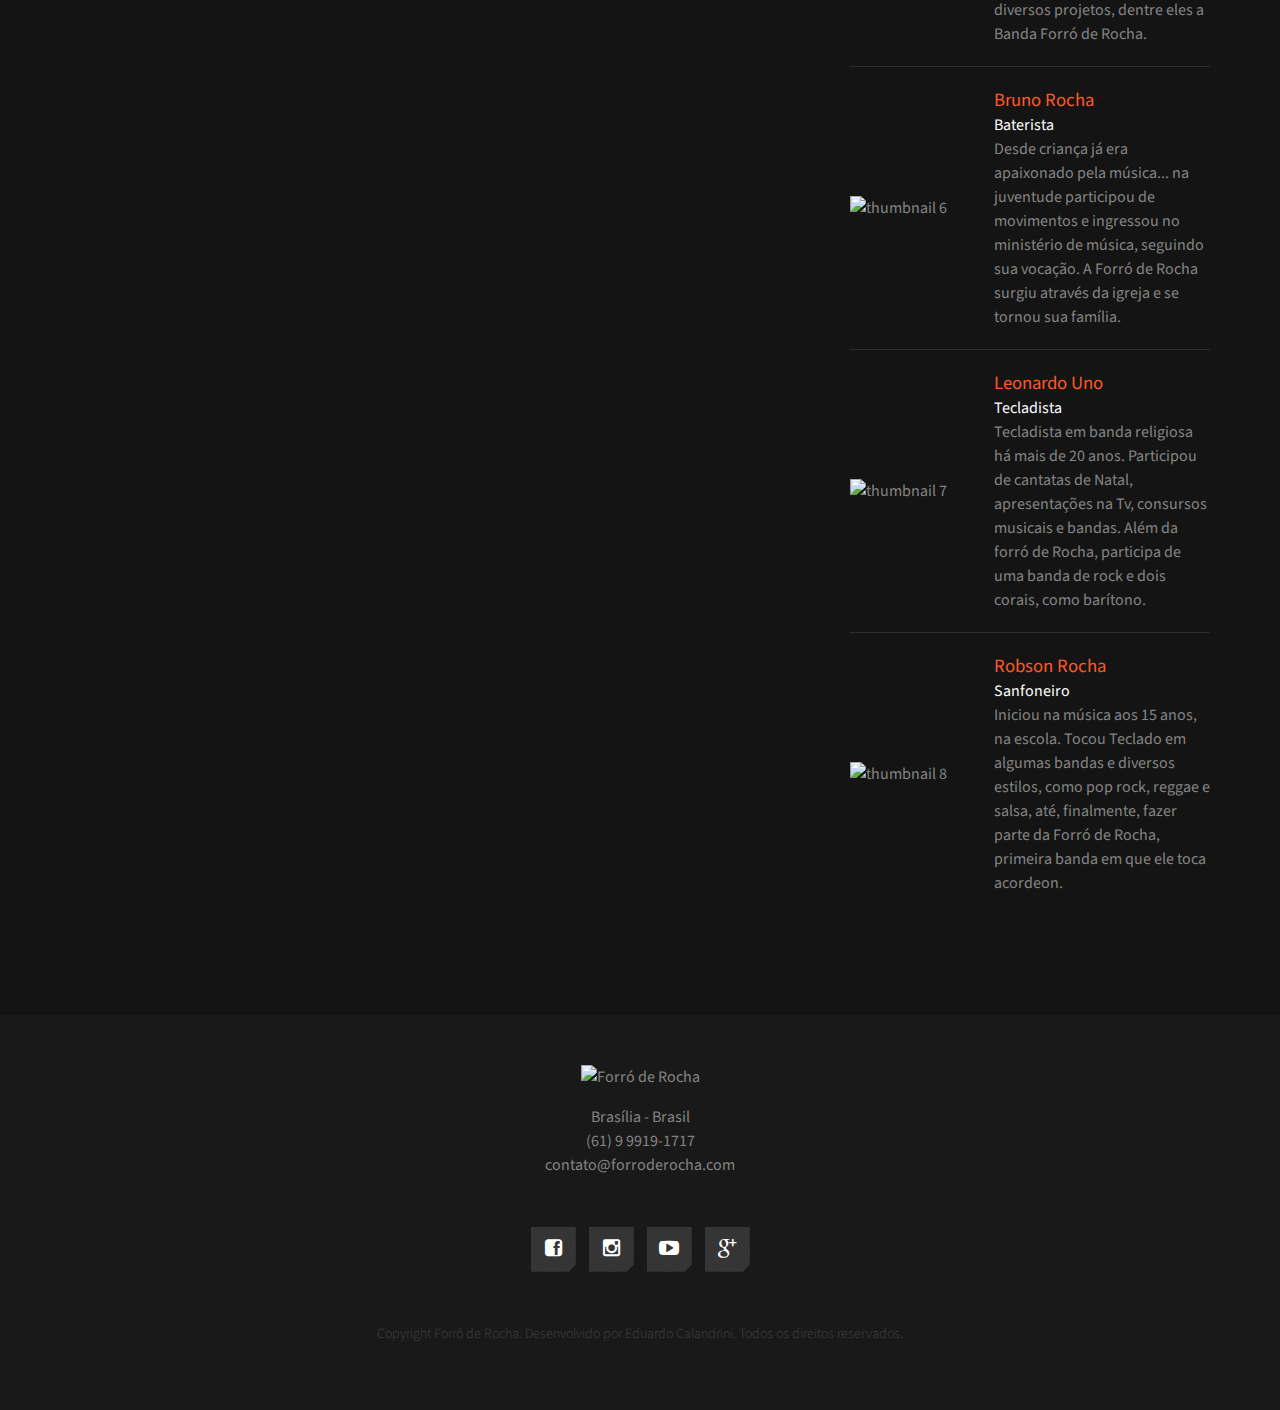
==== commit d4eb0463: "Adicionando proximos shows" ====
--- a/about.html
+++ b/about.html
@@ -1,5 +1,5 @@
 <!DOCTYPE html>
-<html lang="pt">
+<html lang="pt-br">
 <head>
     <!-- Global site tag (gtag.js) - Google Analytics -->
     <script async src="https://www.googletagmanager.com/gtag/js?id=UA-76503004-5"></script>
@@ -162,6 +162,8 @@
             <div class="social-links">
                 <a href="https://www.facebook.com/forroderocha/" target="_blank"><i class="fa fa-facebook-square"></i></a>
                 <a href="https://www.instagram.com/forroderocha/" target="_blank"><i class="fa fa-instagram"></i></a>
+                <a href="https://www.youtube.com/channel/UCT31fGz8nnczCpgv-02FlOA"><i class="fa fa-youtube-play"></i></a>
+                <a href="https://plus.google.com/u/0/113296102774872766152"><i class="fa fa-google-plus"></i></a>
             </div> <!-- .social-links -->
 
             <p class="copy">Copyright Forró de Rocha. Desenvolvido por Eduardo Calandrini. Todos os direitos reservados.</p>
